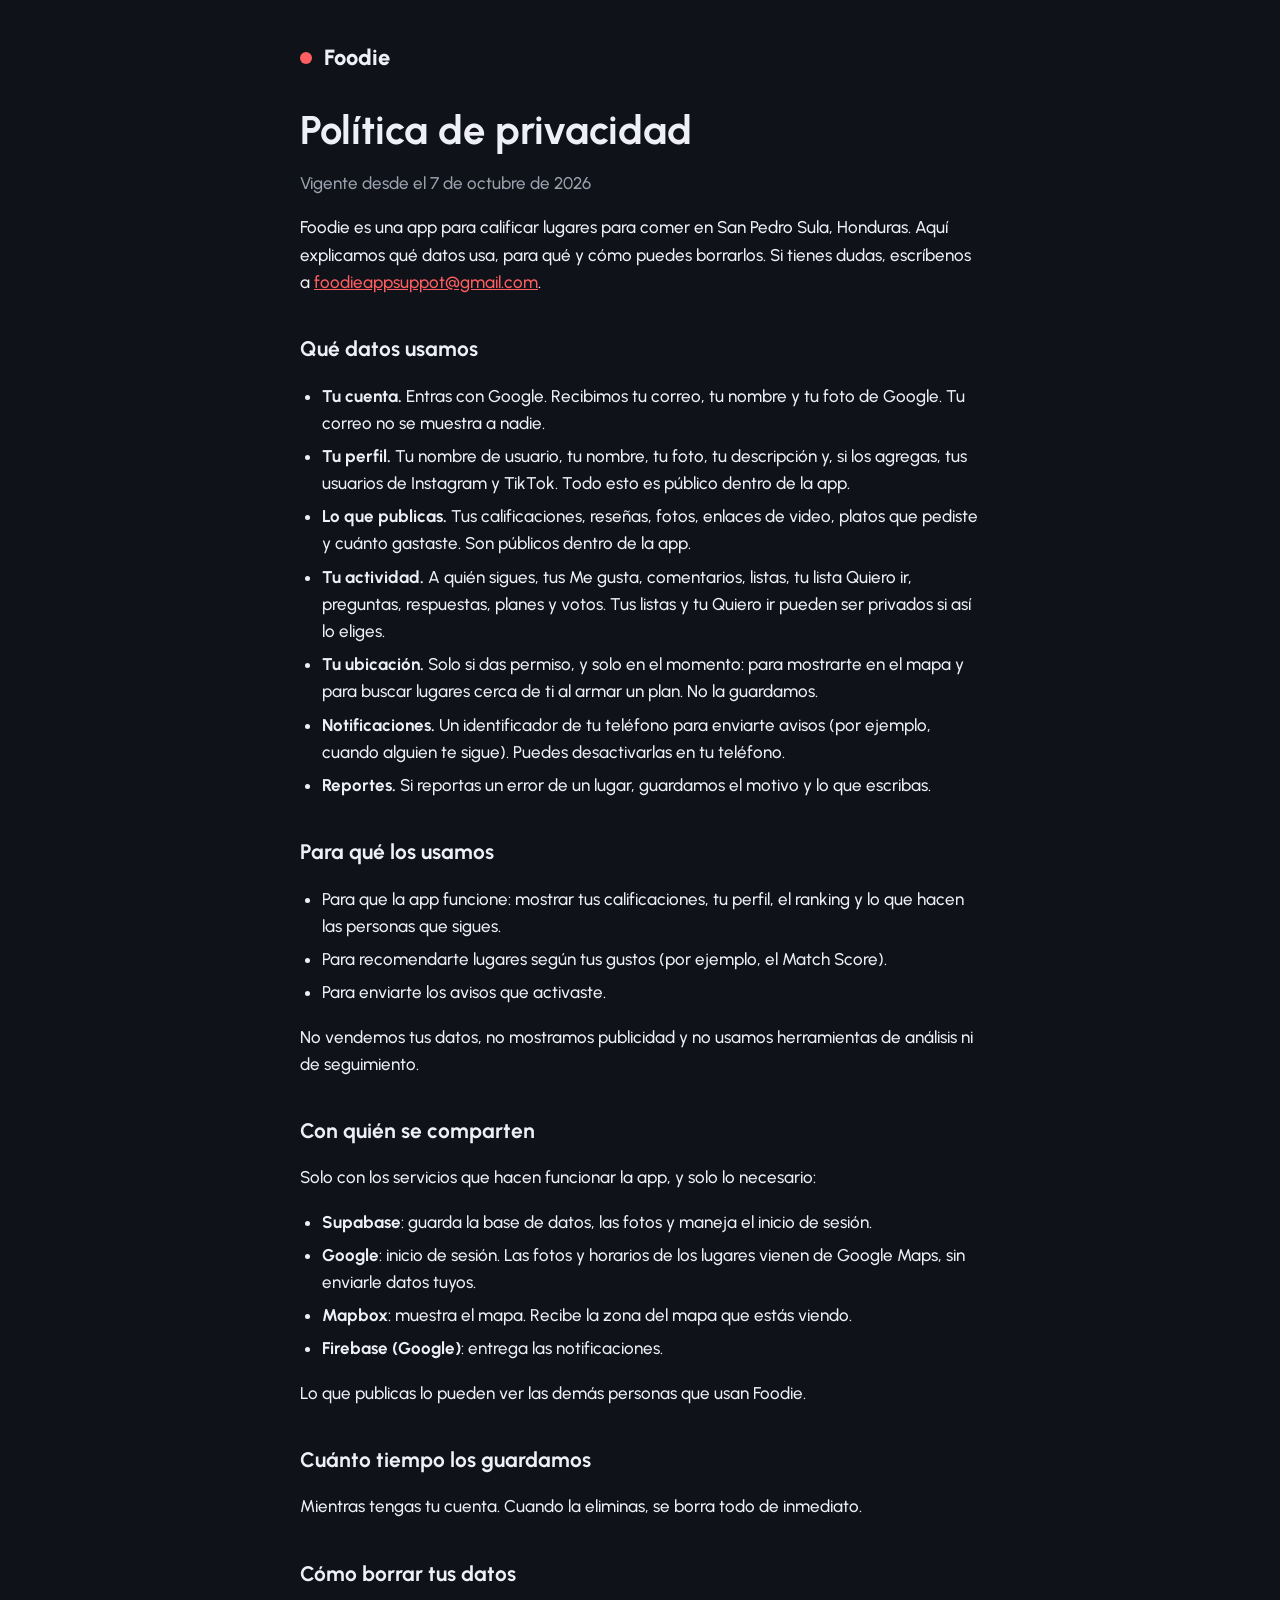
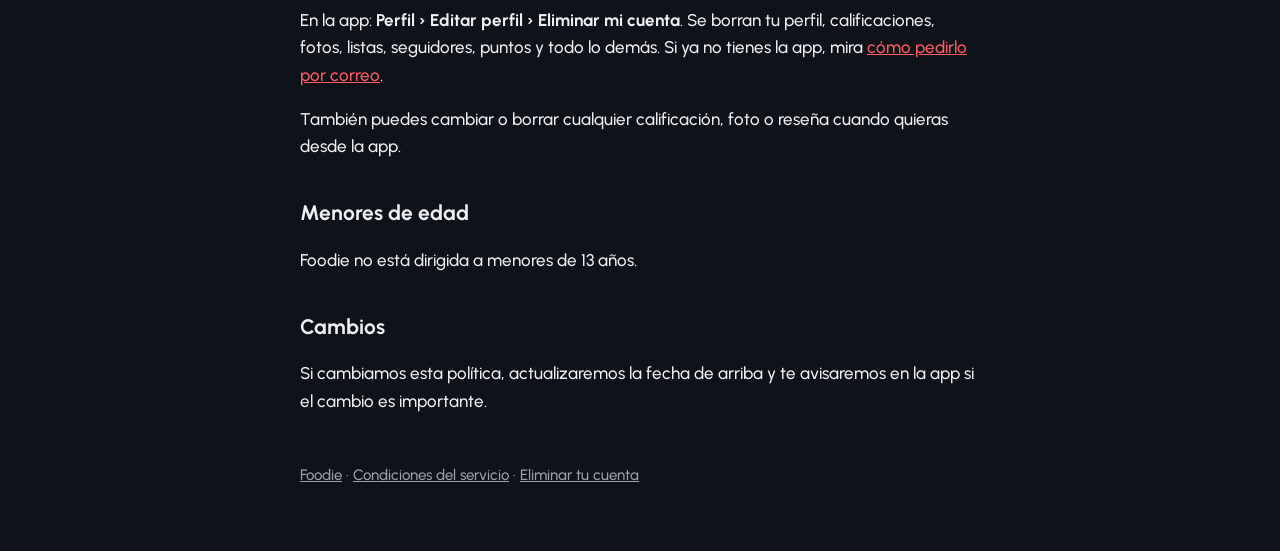
==== privacidad.html @ 0ff54e6e "Add files via upload" ====
<!doctype html>
<html lang="es">
<head>
<meta charset="utf-8">
<meta name="viewport" content="width=device-width, initial-scale=1">
<title>Política de privacidad · Foodie</title>
<link rel="stylesheet" href="https://fonts.googleapis.com/css2?family=Urbanist:wght@500;700;800&display=swap">
<link rel="stylesheet" href="estilo.css">
</head>
<body>
<main>
  <header><span class="dot"></span><a href="./">Foodie</a></header>
  <h1>Política de privacidad</h1>
  <p class="muted">Vigente desde el 7 de octubre de 2026</p>

  <p>Foodie es una app para calificar lugares para comer en San Pedro Sula, Honduras. Aquí explicamos qué datos usa, para qué y cómo puedes borrarlos. Si tienes dudas, escríbenos a <a href="mailto:foodieappsuppot@gmail.com">foodieappsuppot@gmail.com</a>.</p>

  <h2>Qué datos usamos</h2>
  <ul>
    <li><strong>Tu cuenta.</strong> Entras con Google. Recibimos tu correo, tu nombre y tu foto de Google. Tu correo no se muestra a nadie.</li>
    <li><strong>Tu perfil.</strong> Tu nombre de usuario, tu nombre, tu foto, tu descripción y, si los agregas, tus usuarios de Instagram y TikTok. Todo esto es público dentro de la app.</li>
    <li><strong>Lo que publicas.</strong> Tus calificaciones, reseñas, fotos, enlaces de video, platos que pediste y cuánto gastaste. Son públicos dentro de la app.</li>
    <li><strong>Tu actividad.</strong> A quién sigues, tus Me gusta, comentarios, listas, tu lista Quiero ir, preguntas, respuestas, planes y votos. Tus listas y tu Quiero ir pueden ser privados si así lo eliges.</li>
    <li><strong>Tu ubicación.</strong> Solo si das permiso, y solo en el momento: para mostrarte en el mapa y para buscar lugares cerca de ti al armar un plan. No la guardamos.</li>
    <li><strong>Notificaciones.</strong> Un identificador de tu teléfono para enviarte avisos (por ejemplo, cuando alguien te sigue). Puedes desactivarlas en tu teléfono.</li>
    <li><strong>Reportes.</strong> Si reportas un error de un lugar, guardamos el motivo y lo que escribas.</li>
  </ul>

  <h2>Para qué los usamos</h2>
  <ul>
    <li>Para que la app funcione: mostrar tus calificaciones, tu perfil, el ranking y lo que hacen las personas que sigues.</li>
    <li>Para recomendarte lugares según tus gustos (por ejemplo, el Match Score).</li>
    <li>Para enviarte los avisos que activaste.</li>
  </ul>
  <p>No vendemos tus datos, no mostramos publicidad y no usamos herramientas de análisis ni de seguimiento.</p>

  <h2>Con quién se comparten</h2>
  <p>Solo con los servicios que hacen funcionar la app, y solo lo necesario:</p>
  <ul>
    <li><strong>Supabase</strong>: guarda la base de datos, las fotos y maneja el inicio de sesión.</li>
    <li><strong>Google</strong>: inicio de sesión. Las fotos y horarios de los lugares vienen de Google Maps, sin enviarle datos tuyos.</li>
    <li><strong>Mapbox</strong>: muestra el mapa. Recibe la zona del mapa que estás viendo.</li>
    <li><strong>Firebase (Google)</strong>: entrega las notificaciones.</li>
  </ul>
  <p>Lo que publicas lo pueden ver las demás personas que usan Foodie.</p>

  <h2>Cuánto tiempo los guardamos</h2>
  <p>Mientras tengas tu cuenta. Cuando la eliminas, se borra todo de inmediato.</p>

  <h2>Cómo borrar tus datos</h2>
  <p>En la app: <strong>Perfil › Editar perfil › Eliminar mi cuenta</strong>. Se borran tu perfil, calificaciones, fotos, listas, seguidores, puntos y todo lo demás. Si ya no tienes la app, mira <a href="eliminar-cuenta.html">cómo pedirlo por correo</a>.</p>
  <p>También puedes cambiar o borrar cualquier calificación, foto o reseña cuando quieras desde la app.</p>

  <h2>Menores de edad</h2>
  <p>Foodie no está dirigida a menores de 13 años.</p>

  <h2>Cambios</h2>
  <p>Si cambiamos esta política, actualizaremos la fecha de arriba y te avisaremos en la app si el cambio es importante.</p>

  <footer><a href="./">Foodie</a> · <a href="terminos.html">Condiciones del servicio</a> · <a href="eliminar-cuenta.html">Eliminar tu cuenta</a></footer>
</main>
</body>
</html>
---- estilo.css ----
:root {
  --bg: #0F1218;
  --surface: #181C23;
  --ink: #EEF0F5;
  --muted: #9BA2AF;
  --coral: #FF5E62;
  color-scheme: dark;
}
* { box-sizing: border-box; }
body {
  margin: 0;
  background: var(--bg);
  color: var(--ink);
  font: 500 17px/1.6 'Urbanist', 'Segoe UI', system-ui, sans-serif;
  padding-inline: 20px;
  padding-block: 40px 64px;
}
main { max-width: 680px; margin: 0 auto; }
header { display: flex; align-items: center; gap: 12px; margin-bottom: 32px; }
header a { color: var(--ink); text-decoration: none; font-weight: 800; font-size: 22px; }
.dot { width: 12px; height: 12px; border-radius: 50%; background: var(--coral); }
h1 { font-size: clamp(30px, 6vw, 40px); line-height: 1.15; margin: 0 0 8px; text-wrap: balance; }
h2 { font-size: 21px; margin: 36px 0 8px; }
p, li { color: var(--ink); }
.muted { color: var(--muted); }
a { color: var(--coral); }
ul { padding-left: 22px; }
li { margin-bottom: 6px; }
.box { background: var(--surface); border-radius: 16px; padding: 18px 20px; margin: 20px 0; }
.box p { margin: 0 0 8px; }
.box p:last-child { margin: 0; }
ol li { margin-bottom: 10px; }
footer { margin-top: 48px; color: var(--muted); font-size: 15px; }
footer a { color: var(--muted); }
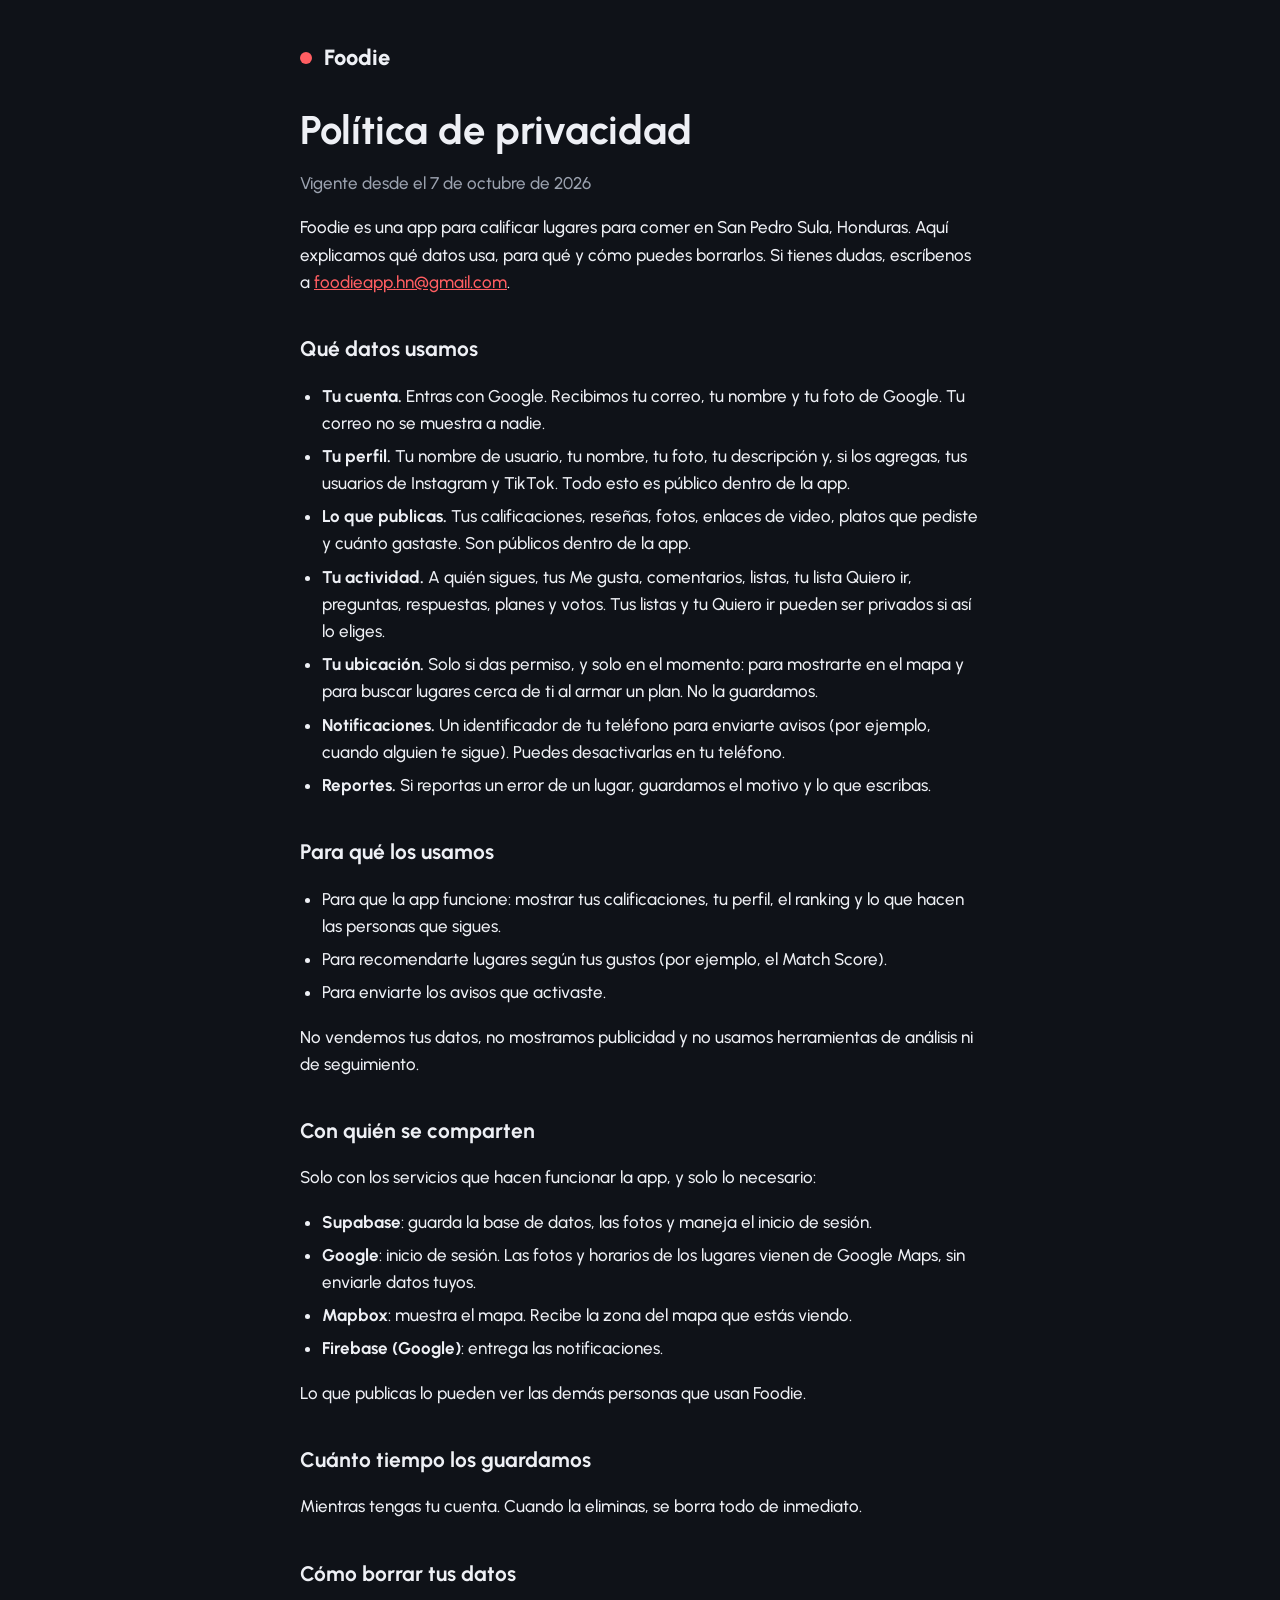
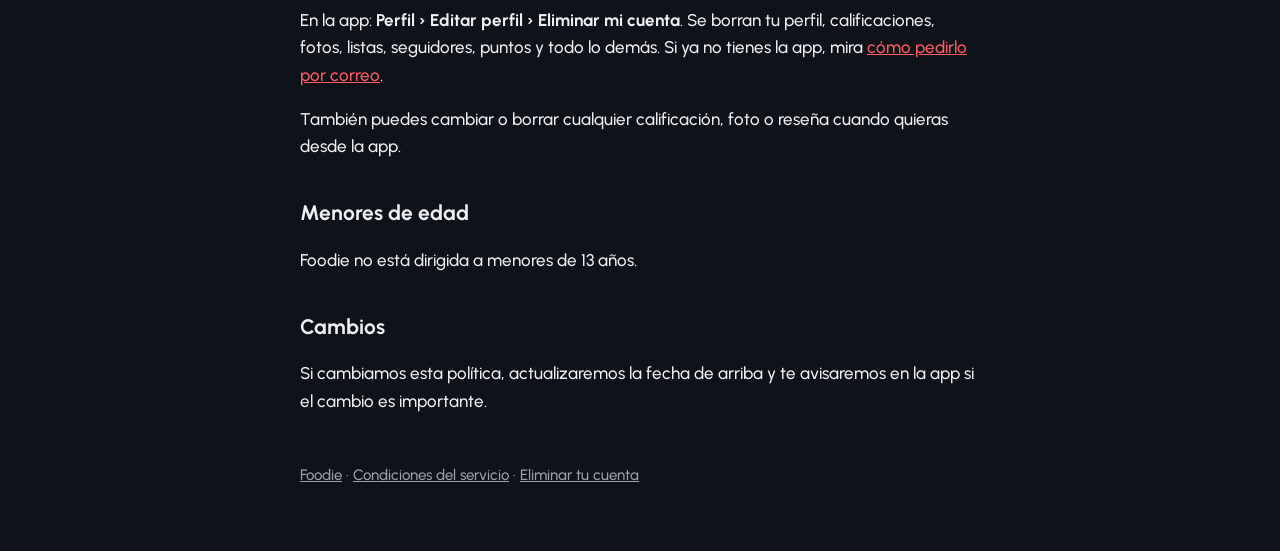
==== commit 2d3cf364: "Correo oficial de Foodie y condiciones del servicio Co-Authored-By: Claude Sonnet 5.5 <noreply@anthr" ====
--- a/privacidad.html
+++ b/privacidad.html
@@ -13,7 +13,7 @@
   <h1>Política de privacidad</h1>
   <p class="muted">Vigente desde el 7 de octubre de 2026</p>
 
-  <p>Foodie es una app para calificar lugares para comer en San Pedro Sula, Honduras. Aquí explicamos qué datos usa, para qué y cómo puedes borrarlos. Si tienes dudas, escríbenos a <a href="mailto:foodieappsuppot@gmail.com">foodieappsuppot@gmail.com</a>.</p>
+  <p>Foodie es una app para calificar lugares para comer en San Pedro Sula, Honduras. Aquí explicamos qué datos usa, para qué y cómo puedes borrarlos. Si tienes dudas, escríbenos a <a href="mailto:foodieapp.hn@gmail.com">foodieapp.hn@gmail.com</a>.</p>
 
   <h2>Qué datos usamos</h2>
   <ul>
